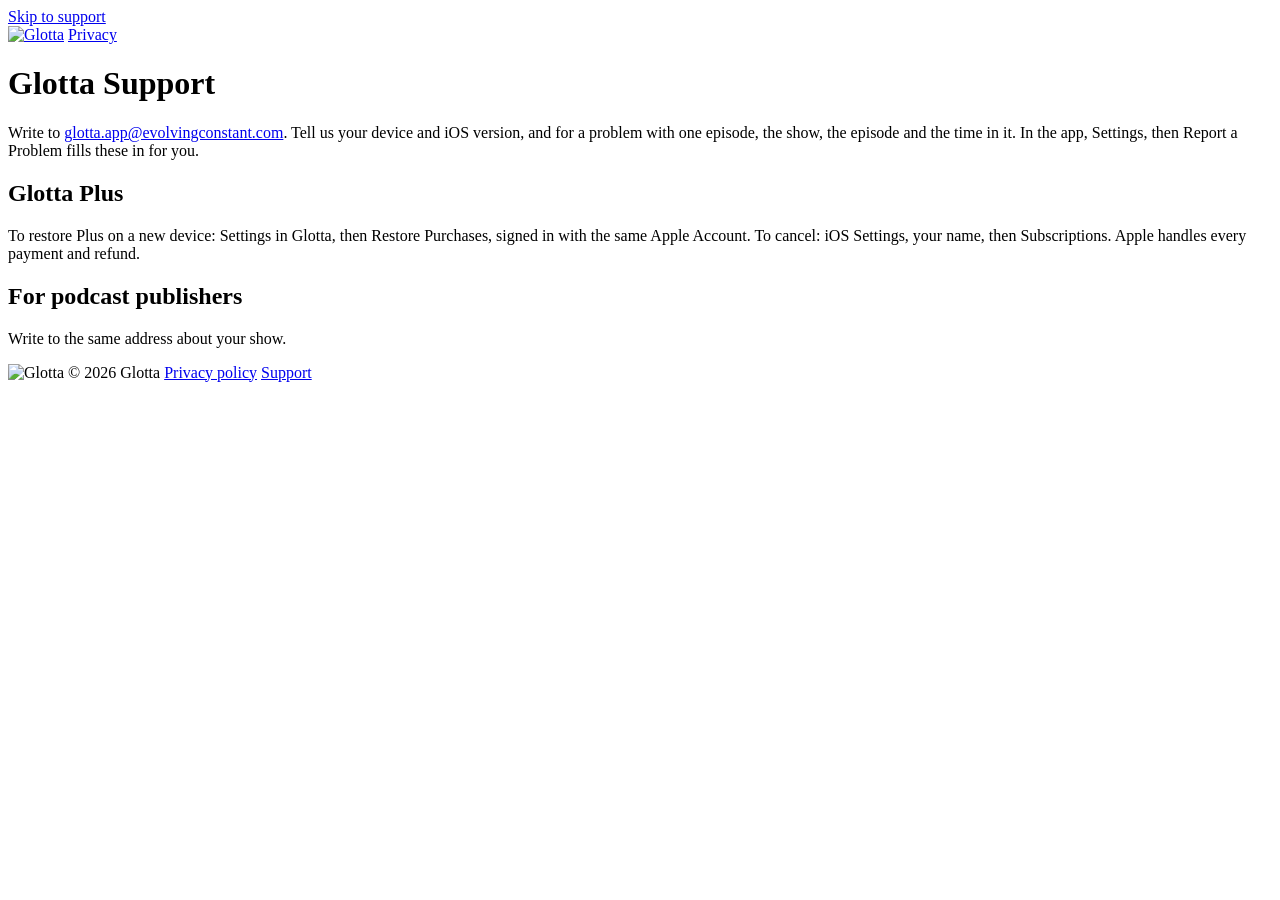
==== support/index.html @ 0e6aca2c "Add files via upload" ====
<!doctype html>
<html lang="en">
<head>
<meta charset="utf-8">
<meta name="viewport" content="width=device-width, initial-scale=1, viewport-fit=cover">
<title>Glotta Support</title>
<meta name="description" content="How to reach Glotta.">
<meta name="theme-color" content="#F2EDE0">
<link rel="icon" href="../assets/brand/glotta-mark.svg" type="image/svg+xml">
<link rel="apple-touch-icon" href="../assets/brand/apple-touch-icon.png">
<link rel="preload" href="../assets/fonts/space-grotesk.woff2" as="font" type="font/woff2" crossorigin><link rel="stylesheet" href="../assets/site.css">
<link rel="stylesheet" href="../assets/ui-font.css">
</head>
<body>
<a class="skip" href="#support">Skip to support</a>
<header class="bar">
  <a href="../support/" aria-label="Glotta, home"><img class="lock" src="../assets/brand/glotta-lockup-on-ivory.svg" alt="Glotta" width="111" height="34"></a>
  <a class="to" href="../privacy/">Privacy</a>
</header>
<main class="doc" id="support">
    <h1>Glotta Support</h1>
    <p class="lede">Write to <a href="mailto:glotta.app@evolvingconstant.com">glotta.app@evolvingconstant.com</a>. Tell us your device and iOS version, and for a problem with one episode, the show, the episode and the time in it. In the app, Settings, then Report a Problem fills these in for you.</p>

    <h2>Glotta Plus</h2>
    <p>To restore Plus on a new device: Settings in Glotta, then Restore Purchases, signed in with the same Apple Account. To cancel: iOS Settings, your name, then Subscriptions. Apple handles every payment and refund.</p>

    <h2>For podcast publishers</h2>
    <p>Write to the same address about your show.</p>

</main>
<footer class="foot">
  <img class="lock" src="../assets/brand/glotta-lockup-on-ivory.svg" alt="Glotta" width="85" height="26">
  <span>© 2026 Glotta</span>
  <a href="../privacy/">Privacy policy</a>
  <a href="../support/">Support</a>
</footer>
</body>
</html>
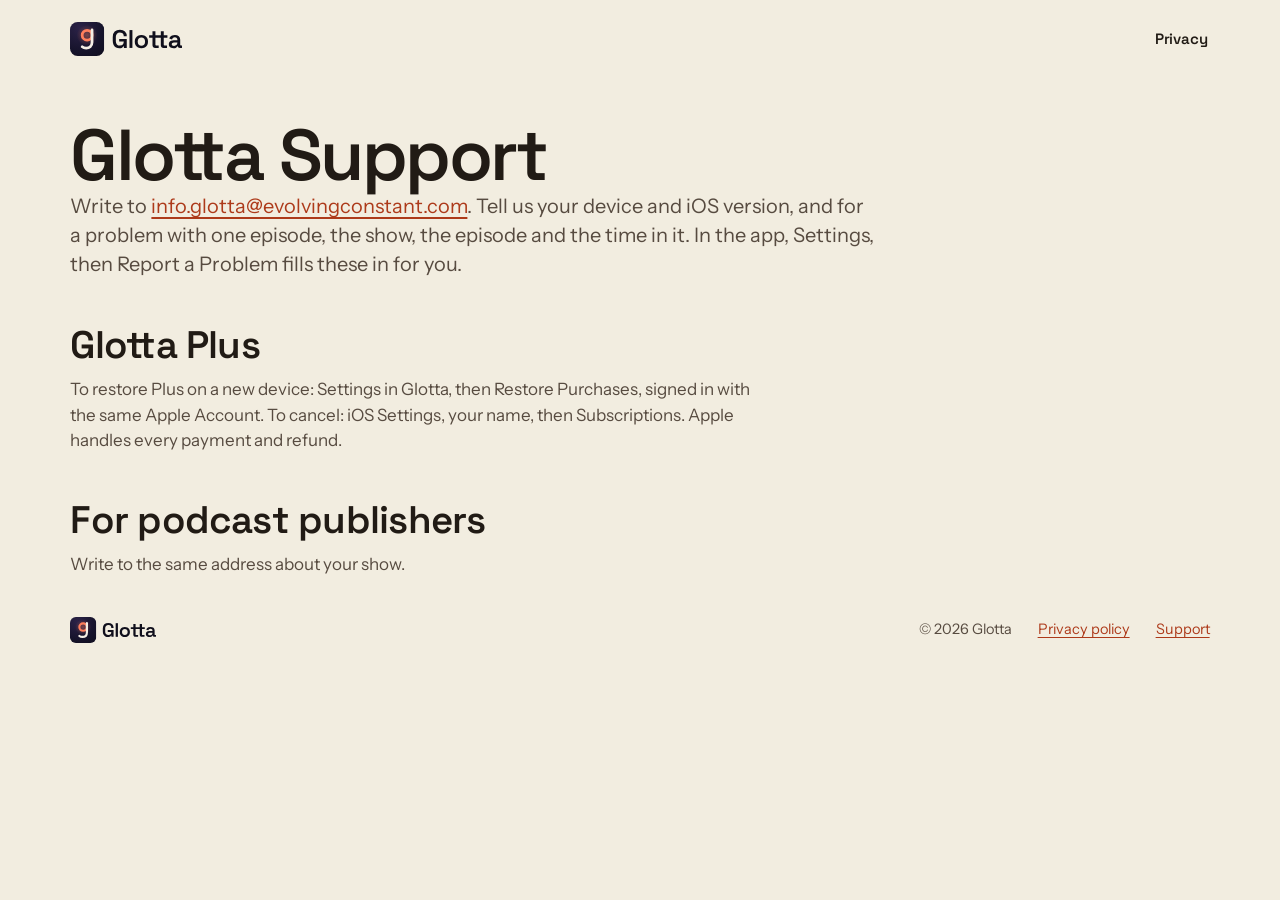
==== commit c91bfeff: "Contact address: info.glotta@evolvingconstant.com" ====
--- a/support/index.html
+++ b/support/index.html
@@ -19,7 +19,7 @@
 </header>
 <main class="doc" id="support">
     <h1>Glotta Support</h1>
-    <p class="lede">Write to <a href="mailto:glotta.app@evolvingconstant.com">glotta.app@evolvingconstant.com</a>. Tell us your device and iOS version, and for a problem with one episode, the show, the episode and the time in it. In the app, Settings, then Report a Problem fills these in for you.</p>
+    <p class="lede">Write to <a href="mailto:info.glotta@evolvingconstant.com">info.glotta@evolvingconstant.com</a>. Tell us your device and iOS version, and for a problem with one episode, the show, the episode and the time in it. In the app, Settings, then Report a Problem fills these in for you.</p>
 
     <h2>Glotta Plus</h2>
     <p>To restore Plus on a new device: Settings in Glotta, then Restore Purchases, signed in with the same Apple Account. To cancel: iOS Settings, your name, then Subscriptions. Apple handles every payment and refund.</p>
--- a/assets/site.css
+++ b/assets/site.css
@@ -0,0 +1,365 @@
+/* Glotta. An Ivory page that opens on the launch film's own wall of covers and keeps the film's manners: type that rises
+   from a mask, pictures that grow from a point. Plain scrolling: nothing is pinned and nothing follows the scroll.
+   Each section arrives once, as it comes into view. */
+@font-face{font-family:"Space Grotesk";src:url(fonts/space-grotesk.woff2) format("woff2");font-weight:300 700;font-display:swap}
+:root{
+  --ivory:#F2EDE0; /* the brand films' own ground, so a film never shows as a box */
+  --night:#100F1C;--night2:#1C1A2E;--surface:#E6DECB;--coral:#FF7F5C;--deep:#AD3A1A;--ink:#211B15;--soft:#574B40;--moon:#F4EEE4;--softn:#CFCCDB;--line:#D9CFBA;
+  --display:"Space Grotesk",system-ui,sans-serif;--ui:"Instrument Sans",system-ui,-apple-system,sans-serif;
+  --edge:clamp(20px,5.5vw,88px);--ease:cubic-bezier(.16,1,.3,1);--snap:cubic-bezier(.3,1.35,.5,1);
+}
+*{box-sizing:border-box}
+html{-webkit-text-size-adjust:100%}
+body{margin:0;background:var(--ivory);color:var(--ink);font-family:var(--ui);font-size:17px;line-height:1.5;overflow-x:hidden}
+img,video{display:block;max-width:100%}
+a{color:var(--deep);text-underline-offset:.18em}
+:focus-visible{outline:3px solid var(--deep);outline-offset:3px;border-radius:4px}
+.skip{position:absolute;left:-999px;top:8px;background:var(--ink);color:var(--moon);padding:10px 14px;z-index:99;border-radius:8px}
+.skip:focus{left:8px}
+h1,h2{font-family:var(--display);font-weight:600;letter-spacing:-.035em;line-height:1.02;margin:0;text-wrap:balance}
+.vh{position:absolute;width:1px;height:1px;overflow:hidden;clip-path:inset(50%);white-space:nowrap}
+
+.bar{display:flex;justify-content:space-between;align-items:center;padding:20px var(--edge) 0;max-width:1440px;margin:0 auto;position:relative;z-index:5}
+.bar .lock{height:34px;width:auto}
+.bar .to{font-family:var(--display);font-weight:600;font-size:15px;letter-spacing:-.01em;color:var(--ink);text-decoration:none;padding:8px 2px}
+
+/* a film of the brand's: only its lines are shown; it keeps the darker of itself and the page, so no box shows */
+.film{position:relative;overflow:hidden;width:100%;aspect-ratio:var(--bw)/var(--bh);background:var(--ivory);isolation:isolate}
+.film .still{position:absolute;inset:0;width:100%;height:100%;max-width:none}
+.film.playing .still{visibility:hidden}
+/* two stills: the film's end (the whole line with its highlight) for a page without the script or whose films do not play, and its first
+   frame (.pre), which the script's page shows until the film plays: the highlight is then drawn once and never taken away */
+.film .pre{display:none}
+.js .film:not(.refused) .pre{display:block}
+.js .film:not(.refused) .still:not(.pre){display:none}
+.film video{position:absolute;max-width:none;width:calc(100% * var(--fw) / var(--bw));left:calc(-100% * var(--bx) / var(--bw));top:calc(-100% * var(--by) / var(--bh));mix-blend-mode:darken}
+
+/* ---------- the phone: a dark titanium body, its island, its buttons. Every length is a share of its own width. ---------- */
+.phone{--u:1cqw;position:relative;container-type:inline-size;aspect-ratio:432/902;flex:none;
+  transform:translate3d(0,var(--ty,0%),0) rotateX(var(--rx,0deg)) rotateY(var(--ry,0deg)) rotateZ(var(--rz,0deg));will-change:transform}
+.phone.land{--u:calc(1cqw * 432 / 902);aspect-ratio:902/432}
+/* a phone in one half of the page leans toward the middle (its pose, set in build_pages.py); on a phone-width page the phones stand centred and keep the lean they had */
+@media(max-width:899px){.phone.n{--ry:var(--ryn)!important;--rz:var(--rzn)!important;--ex:var(--exn)!important}}
+.phone .body{position:absolute;inset:0;border-radius:calc(var(--u)*17.6);padding:calc(var(--u)*1.5);
+  background:linear-gradient(135deg,#8583a0 0%,#3a3954 14%,#1b1a2f 46%,#2d2c45 74%,#74728e 100%);
+  box-shadow:
+    calc(var(--ex,1)*var(--u)*.35) calc(var(--u)*.35) 0 #34334d,
+    calc(var(--ex,1)*var(--u)*.7) calc(var(--u)*.7) 0 #2c2b44,
+    calc(var(--ex,1)*var(--u)*1.05) calc(var(--u)*1.05) 0 #25243b,
+    calc(var(--ex,1)*var(--u)*1.4) calc(var(--u)*1.4) 0 #1f1e33,
+    calc(var(--ex,1)*var(--u)*1.75) calc(var(--u)*1.75) 0 #19182b,
+    calc(var(--ex,1)*var(--u)*2.1) calc(var(--u)*2.1) 0 #131223,
+    calc(var(--ex,1)*var(--u)*9) calc(var(--u)*16) calc(var(--u)*20) calc(var(--u)*-6) rgba(5,4,14,.55),
+    calc(var(--ex,1)*var(--u)*3) calc(var(--u)*6) calc(var(--u)*9) calc(var(--u)*-3) rgba(5,4,14,.45)}
+.phone .bezel{width:100%;height:100%;border-radius:calc(var(--u)*16.1);background:#04040a;padding:calc(var(--u)*1.85);box-shadow:inset 0 0 0 calc(var(--u)*.22) rgba(255,255,255,.1)}
+.phone .screen{position:relative;width:100%;height:100%;border-radius:calc(var(--u)*14.25);overflow:hidden;background:var(--ivory);isolation:isolate}
+.phone .screen>img,.phone .screen>video{position:absolute;inset:0;width:100%;height:100%;max-width:none;object-fit:cover}
+/* a screen that changes is never cross-faded (two pages of text would show through each other): the new one grows from a point or a line */
+/* a recording that has ended fades out over its still (its first frame), starts again and fades back in: no jump */
+/* a recording: the whole screen as a still, in the picture's own shape and place (as object-fit:cover would set it, without a transform), and
+   over it the video, which is only the part of the screen that changes (build_pages.py clip()). The video never reaches the screen's edge:
+   Safari cuts a video to the rounded screen of a phone turned in space in ragged steps (Koko's iPhone, 12 Oct). The glare would become a layer
+   over the video and be cut the same way, so a phone with a recording has none. */
+.phone .screen>.shot{position:absolute;left:0;width:100%;aspect-ratio:804/1748;top:50%;margin-top:calc(-50% * 1748 / 804)}
+.shot>img{position:absolute;inset:0;width:100%;height:100%;max-width:none}
+/* its sides and foot fade into the still over a few pixels: a browser may draw a video's flat ground a shade or two off a picture's (Safari
+   does), which would show as a faint rectangle. Its top needs none: it starts on the rule under the Player's head (clips.json). */
+.shot>video{position:absolute;max-width:none;object-fit:fill;transition:opacity .5s ease;
+  -webkit-mask-image:linear-gradient(90deg,transparent,#000 2.4%,#000 97.6%,transparent),linear-gradient(180deg,#000 98.6%,transparent);-webkit-mask-composite:source-in;
+  mask-image:linear-gradient(90deg,transparent,#000 2.4%,#000 97.6%,transparent),linear-gradient(180deg,#000 98.6%,transparent);mask-composite:intersect}
+.shot>video.out{opacity:0}
+.phone .screen>.shot~.glare{display:none}
+.phone .screen>.step{clip-path:var(--from,inset(100% 0 0 0));transition:clip-path .75s var(--ease)}
+.phone .screen>.step.show{clip-path:var(--to,inset(0 0 0 0))}
+.phone.cut .screen>.step{transition:none}
+/* screens in a deck: the next show's Player comes up from the foot of the screen over the one playing, as the app's Player does when an
+   episode is started (the app presents it as a full-screen cover; the curve is the system's own for that). Without the script only the first stands. */
+.phone .screen>.deck{position:absolute;inset:0}
+.deck .pl{position:absolute;inset:0;visibility:hidden}
+.deck .sbar img{display:block;width:100%;height:auto;max-width:none}
+.deck .pl .shot{position:relative;width:100%;aspect-ratio:804/1748}   /* the sheet's picture, from the screen's head down, and its recording over it */
+.deck .pl video{visibility:hidden}                                       /* a still while it comes up and until its recording really plays */
+.deck .pl.play video{visibility:visible}
+.phone .screen>.deck~.glare{display:none}
+.deck .pl.under{visibility:visible;z-index:1}
+/* the rising sheet: the script sets --up from 1 (under the screen's foot) to 0 (in place), frame by frame, on the system's curve. A plain shift and
+   no CSS transition: a transition would make the sheet a layer of its own, which Safari cuts to the phone's rounded screen in ragged steps. */
+.deck .pl.up{visibility:visible;z-index:2;transform:translate(0,calc(var(--up,1) * 101%));box-shadow:0 0 calc(var(--u)*7) rgba(16,14,26,.22)}
+/* the clock and the battery are the system's: they stay while a Player comes up under them. Each sheet's own are covered with the Player's ground, and one strip of them stands above the deck. */
+.deck .pl::before{content:"";position:absolute;inset:0 0 auto 0;height:5.4%;background:#F5EEE3;z-index:1}
+.deck .sbar{position:absolute;inset:0 0 auto 0;height:5.4%;overflow:hidden;z-index:3;background:#F5EEE3}
+.phone .island{position:absolute;z-index:3;left:50%;top:calc(var(--u)*3.25);width:calc(var(--u)*29.1);height:calc(var(--u)*8.5);margin-left:calc(var(--u)*-14.55);border-radius:99px;background:#000}
+.phone .island::after{content:"";position:absolute;right:calc(var(--u)*2.3);top:50%;width:calc(var(--u)*2.9);height:calc(var(--u)*2.9);margin-top:calc(var(--u)*-1.45);border-radius:50%;background:radial-gradient(circle at 36% 34%,#2c3350 0,#0c0d18 62%)}
+.phone.land .island{left:calc(var(--u)*3.25);top:50%;width:calc(var(--u)*8.5);height:calc(var(--u)*29.1);margin:calc(var(--u)*-14.55) 0 0}
+.phone.land .island::after{right:auto;left:50%;top:calc(var(--u)*2.3);margin:0 0 0 calc(var(--u)*-1.45)}
+.phone .glare{position:absolute;inset:0;z-index:2;pointer-events:none;background:linear-gradient(118deg,rgba(255,255,255,.085) 0%,rgba(255,255,255,0) 30%)}
+/* the side buttons sit in the body's thick edge, the one --ex names, and only there: the edge turned away shows none. In portrait the
+   action and volume buttons (a, b, c) are on the left edge and the power button (d) on the right; on its side the phone shows its foot
+   edge (a, b, c) and never its top. Each is drawn as part of the edge: about the middle of its depth, shifted down with it. */
+.phone .k{position:absolute;z-index:1;width:calc(var(--u)*.9);border-radius:calc(var(--u)*.4);background:linear-gradient(90deg,#55536e,#1e1d31);display:none}
+.phone .k.a{top:calc(17.6% + var(--u)*1.1);height:3.5%}.phone .k.b{top:calc(24.4% + var(--u)*1.1);height:6.3%}.phone .k.c{top:calc(32.3% + var(--u)*1.1);height:6.3%}
+.phone .k.d{top:calc(27.2% + var(--u)*1.1);height:10.4%}
+.phone .k.a,.phone .k.b,.phone .k.c{left:calc(var(--u)*-1.55)}.phone .k.d{right:calc(var(--u)*-1.55)}
+.phone.er:not(.land) .k.d{display:block}.phone.el:not(.land) .k.a,.phone.el:not(.land) .k.b,.phone.el:not(.land) .k.c{display:block}
+@media(max-width:899px){.phone.n.er:not(.land) .k.d{display:none}.phone.n.el:not(.land) .k.a,.phone.n.el:not(.land) .k.b,.phone.n.el:not(.land) .k.c{display:none}.phone.n.ern:not(.land) .k.d{display:block}.phone.n.eln:not(.land) .k.a,.phone.n.eln:not(.land) .k.b,.phone.n.eln:not(.land) .k.c{display:block}}
+.phone.land .k{width:auto;height:calc(var(--u)*.9);background:linear-gradient(0deg,#55536e,#1e1d31);display:block}
+.phone.land .k.a{left:calc(17.6% + var(--ex,1)*var(--u)*1.05);width:3.5%;top:auto;bottom:calc(var(--u)*-1.55)}.phone.land .k.b{left:calc(24.4% + var(--ex,1)*var(--u)*1.05);width:6.3%;top:auto;bottom:calc(var(--u)*-1.55)}.phone.land .k.c{left:calc(32.3% + var(--ex,1)*var(--u)*1.05);width:6.3%;top:auto;bottom:calc(var(--u)*-1.55)}
+.phone.land .k.d{display:none}
+/* Full Screen's text sizes: the text layers scale inside the page's own column; the rail of controls stays as it is */
+/* Full Screen on its side: the app's own screens as plain pictures in one place, one of them on show (site.js zoom()). Plain pictures are
+   painted with the screen and cut cleanly to its rounded shape; a video, a canvas or anything moved by a CSS transition is a layer of its own in
+   Safari, which cuts it in ragged steps on a phone turned in space (Koko's iPhone, 12 Oct). So nothing in here has a transform or a transition. */
+.phone.land .screen{background:#04040a}   /* the bezel's own black, behind the Light page and the Dark one alike */
+.phone .flip{position:absolute;inset:0}
+.phone .flip img{position:absolute;inset:0;width:100%;height:100%;max-width:none;object-fit:cover;visibility:hidden}
+.phone .flip img.on{visibility:visible}
+/* the Player's list rebuilt from rows: the transcript is written row by row, then each translation opens under its sentence */
+.tlist{position:absolute;left:0;right:0;overflow:hidden;z-index:1}
+.tlist img{display:block;width:100%;height:auto;max-width:none;margin-bottom:-.5px}
+.tx{display:grid;grid-template-rows:1fr}
+.tx>div{overflow:hidden;min-height:0}
+/* the partial row: the foot of the sentence before, on show only while the translations are closed; it is not there at all without the script */
+.tlist .part{display:none}
+.px{display:grid;grid-template-rows:1fr}
+.px>div{overflow:hidden;min-height:0}
+.tbtn{position:absolute;z-index:2}
+.tbtn img{display:block;width:100%;height:100%}
+.js .tlist .trow{transition:padding-bottom .7s var(--ease),opacity .45s ease,transform .6s var(--ease);transition-delay:calc(var(--k) * 70ms)}
+.js .tlist .tx{transition:grid-template-rows .7s var(--ease);transition-delay:calc(var(--k) * 70ms)}
+.js .tlist .part{display:block;padding-bottom:0;transition:opacity .45s ease,transform .6s var(--ease)}
+.js .tlist .px{transition:grid-template-rows .7s var(--ease);transition-delay:calc(var(--k) * 70ms)}
+.js .tlist.open .px{grid-template-rows:0fr}
+.js .tlist:not(.open) .trow{padding-bottom:var(--pad)}
+.js .tlist:not(.open) .tx{grid-template-rows:0fr}
+.js .tlist:not(.written) .trow{opacity:0;transform:translateY(10px)}
+/* rings, as the film marks a touch: one under each of two fingers that spread and close (--pinch, 0 to 1; shown by --rings), and one on
+   the page's own Light and Dark button (--tap). The script sets the three from the clip's own clock (site.js zoom()). */
+.phone .ring{position:absolute;z-index:4;left:45%;top:50%;width:9%;aspect-ratio:1;margin:-4.5% 0 0 -4.5%;border-radius:50%;border:calc(var(--u)*.5) solid var(--coral);background:rgba(255,127,92,.16);opacity:var(--rings,0);pointer-events:none}
+.phone .ring.a{transform:translate(calc(-90% - 210% * var(--pinch,0)),calc(60% + 110% * var(--pinch,0)))}
+.phone .ring.b{transform:translate(calc(90% + 210% * var(--pinch,0)),calc(-60% - 110% * var(--pinch,0)))}
+.phone .ring.t{left:86.9%;top:86.2%;width:7%;margin:-3.5% 0 0 -3.5%;opacity:var(--tap,0)}
+
+/* ---------- sections ---------- */
+.sec{max-width:1440px;margin:0 auto;padding:clamp(44px,7vw,110px) var(--edge);display:grid;gap:clamp(28px,4vw,64px);align-items:center}
+.sec h2{font-size:clamp(40px,5.2vw,86px)}
+.sec h2 .n{color:var(--deep);white-space:nowrap}
+.sec .sub{font-size:clamp(19px,1.9vw,28px);line-height:1.35;margin:18px 0 0;color:var(--soft);max-width:32ch;text-wrap:balance}
+.plus{color:var(--deep);font-weight:600}
+.soon{font-family:var(--display);font-weight:600;letter-spacing:-.01em;font-size:clamp(16px,1.3vw,19px);margin:22px 0 0}
+
+/* ---------- the wall of covers, as the launch film builds it: a grid from edge to edge, clearings for the lines, the phone standing on it ---------- */
+.wallsec{max-width:none;padding:0;display:block;overflow:hidden;container-type:inline-size;margin:clamp(12px,1.4vw,20px) 0 clamp(20px,3vw,44px)}
+.wall{position:relative;--cols:13;--rows:7;--over:108;--cell:calc(var(--over) * 1cqw / var(--cols));--gap:calc(var(--cell) * .118);
+  width:calc(var(--over) * 1cqw);margin-left:calc((100 - var(--over)) * .5cqw);height:calc(var(--cell) * var(--rows));
+  display:grid;grid-template-columns:repeat(var(--cols),var(--cell));grid-auto-rows:var(--cell);grid-auto-flow:row dense}
+.cv{position:relative;width:calc(var(--cell) - var(--gap));height:calc(var(--cell) - var(--gap));margin:calc(var(--gap) / 2);border-radius:12%;overflow:hidden;background:var(--surface)}
+.cv img{position:absolute;inset:0;width:100%;height:100%;transition:transform .42s var(--ease)}
+.cv img+img{transform:translateY(100%)}
+.cv.roll img{transform:translateY(-100%)}.cv.roll img+img{transform:none}
+.cv img.gone{visibility:hidden}
+/* two screens of one wall, and the only wall of the page. First: Glotta's name and its promise in a clearing at the middle, covers
+   all round. Second: the phone at the left, which fills from the covers beside it, and the line about discovery at the right. */
+#hero{margin-block:0}#discover{margin-top:0}
+/* the promise stands at the middle of the first window: the wall is set down, or cut at its head, by what that takes */
+#hero .wall{margin-top:clamp(12px,calc(50svh - var(--cell) * 3.5),74px)}
+.clearing{display:grid;align-content:center}
+.wall.one .clearing{grid-column:3/span 9;grid-row:3/span 3;justify-items:center}
+.lead{width:min(100%,calc(var(--cell) * 7.2));display:grid;justify-items:center;gap:calc(var(--cell) * .15);text-align:center}
+.lead h1{margin:0;line-height:0}
+.lead .lock{height:calc(var(--cell) * .5);width:auto}
+.lead .soon{margin:0}
+.film.tall{display:none}
+/* a wide page: Discover's wall has 9 rows, so a full row of covers stands above the phone and one below it, a column at each side, and the line has three rows above and three below (guidelines section 9, item 7; Koko, 15 October about 19:58) */
+.wall.two{--rows:9}
+.wall.two .hole{grid-column:2/span 4;grid-row:2/span 7}
+.wall.two .clearing{grid-column:7/span 7;grid-row:4/span 3;padding-left:calc(var(--cell) * .35)}
+@media(min-width:900px){#discover .wall.two .cv[hidden]{display:block}}   /* the extra covers the store's frame shows stand in the new rows of a wide page */
+.clearing h2{font-size:calc(var(--cell) * .66);text-wrap:initial}
+/* the phone stands in its hole with the same air on every side as the line has in its clearing: about a third of a cover */
+.hole{position:relative;z-index:2;display:grid;place-items:center;perspective:1600px}
+.hole .phone{width:75%}
+@media(max-width:899px){   /* tablets upright */
+  .wall{--cols:8;--over:114}
+  .wall.one{--rows:8}.wall.two{--rows:11}
+  .wall.one .clearing{grid-column:1/-1;grid-row:3/span 3}
+  .lead{width:min(86cqw,calc(var(--cell) * 6.4))}
+  .wall.two .clearing{grid-column:1/-1;grid-row:2/span 2;padding:0 calc((var(--over) - 100) * .5cqw + var(--edge))}
+  .clearing h2{font-size:calc(var(--cell) * .5)}
+  .wall.two .hole{grid-column:3/span 4;grid-row:4/span 7}
+  .hole .phone{width:76%}
+}
+@media(max-width:599px){   /* phones */
+  .wall.one{--rows:14}.wall.two{--rows:13}
+  .wall.one .clearing{grid-row:4/span 6}
+  #hero .wall{margin-top:clamp(calc(var(--cell) * -2),calc(50svh - var(--cell) * 6),var(--cell))}
+  .lead{width:min(84cqw,calc(var(--cell) * 5.4))}
+  .lead .lock{height:calc(var(--cell) * .66)}
+  .film.tall{display:block}.film.wide{display:none}
+  .wall.two .clearing{grid-row:2/span 3}
+  .clearing h2{font-size:calc(var(--cell) * .62)}
+  .wall.two .hole{grid-row:5/span 8}
+  .hole .phone{width:94%}
+}
+/* the first phone: it starts with Glotta's name alone; as the page is scrolled the Library's own furniture comes up, covers leave the
+   wall and fly to their places, and the phone then turns to its pose. The script sets --s, --c and --l from the scroll. */
+.phone .splash{position:absolute;inset:0;display:grid;place-items:center;background:var(--ivory)}
+.phone .splash img{width:56%;height:auto}
+.phone.hero .chrome{display:none}
+.js .phone.hero .chrome{display:block;opacity:var(--c,0)}
+.js .phone.hero .lib{opacity:var(--l,0)}
+.js .phone.hero .splash img{opacity:var(--s,1);transform:scale(calc(.9 + .1 * var(--s,1)))}
+.fly{position:absolute;z-index:6;max-width:none;border-radius:10.5%;transform-origin:0 0;will-change:transform;visibility:hidden;pointer-events:none}
+.cv img.gone{visibility:hidden}
+
+/* ---------- a stage: the place a phone stands in. Its room is Night for the app's light screens and light for its Dark ones ---------- */
+.stage{position:relative;display:grid;place-items:center;aspect-ratio:1/1.06;perspective:1600px}
+.room{position:absolute;inset:0;border-radius:clamp(28px,3.4vw,56px);background:var(--night);transition:background-color .7s var(--ease);perspective:1600px;display:grid;place-items:center}
+.room.clip{overflow:hidden;isolation:isolate}
+.room.top{align-items:start;padding-top:8%}
+.room.base{grid-template-rows:minmax(0,1fr)}.room.base .phone{align-self:end}
+.stage.light .room{background:var(--surface)}
+.stage>.phone{z-index:1}
+.stage .phone{width:52%}
+.stage.zoom .phone{width:84%}
+.stage.tall{aspect-ratio:1/1.16}
+.stage.wide{aspect-ratio:1/.84}
+.stage.cards{aspect-ratio:1/1.02}
+.stage.cut{aspect-ratio:1/1.04}
+/* a disc: the phone stands whole in front of a Night circle, its shows' covers around it */
+.stage.disc{aspect-ratio:1/1.06}
+.stage.disc .room{inset:9% 3% auto 3%;aspect-ratio:1;border-radius:50%}
+.stage.disc .phone{width:50%}
+/* the Playback sheet, close: the phone stands to the left so three covers can carry their own speeds beside it */
+.stage.sheet .room{justify-items:start;padding-left:7%}.stage.sheet .phone{width:66%}
+/* things that float beside a phone: covers, a line lifted off the screen */
+.float{position:absolute;z-index:2;left:var(--x);top:var(--y);width:var(--s,22%);transform:rotate(var(--r,0deg));will-change:transform}
+.float.back{z-index:0}   /* behind the phone: nothing stands in front of a phone or of what its screen shows */
+.float img{width:100%;height:auto;border-radius:12%;box-shadow:0 22px 34px -16px rgba(5,4,14,.6),0 6px 12px -6px rgba(5,4,14,.4)}
+/* the saved cards lie one over the next, the first on top, so each throws its shadow on the one under it and reads as a card of its own */
+.float.card{z-index:calc(6 - var(--k,0))}
+.float.card img{border-radius:clamp(12px,1.5vw,22px);box-shadow:0 26px 44px -20px rgba(0,0,0,.8),0 8px 16px -8px rgba(0,0,0,.5)}
+.float .tag{position:absolute;right:-9%;top:-9%;font-family:var(--display);font-weight:600;font-size:clamp(15px,2.4vw,26px);letter-spacing:-.02em;line-height:1;background:var(--ink);color:var(--moon);padding:.42em .62em;border-radius:99px;box-shadow:0 0 0 2px var(--ivory),0 10px 18px -8px rgba(5,4,14,.55)}
+.float.tl .tag{right:auto;left:-9%}   /* a cover at the phone's left carries its tag on its outer corner */
+
+/* ---------- bands: every section after the wall is a ground from edge to edge, its words in one half and its picture in the other, and the
+   halves change sides from band to band (flip: the picture at the left). Grounds: Ivory and the app's own sand in turn, Night for Read Along.
+   A light band keeps a Night disc or room behind what it shows, so the app's light screens stand out from it. ---------- */
+.band{max-width:none;background:var(--night);color:var(--moon);padding:0;margin-block:0;overflow:hidden}
+.band .in{max-width:1440px;margin:0 auto;padding-inline:var(--edge);display:grid;gap:clamp(28px,4vw,64px);align-items:center;width:100%}
+.band .txt{padding-block:clamp(44px,7vw,110px)}
+.band .sub{color:var(--softn)}.band .plus{color:var(--coral)}
+.band.sand{background:var(--surface);color:var(--ink)}
+.band.ivory{background:var(--ivory);color:var(--ink)}
+/* the app's own label badge for Plus (DESIGN 12.1: a capsule, Accent fill, "PLUS" in the Badge role), over the headline of a band whose feature is Plus */
+.tier{margin:0 0 clamp(12px,1.3vw,18px);line-height:1}
+.tier span{display:inline-block;font-family:var(--ui);font-weight:600;font-size:clamp(11px,.95vw,13px);letter-spacing:.08em;text-transform:uppercase;line-height:1;padding:.5em .72em .44em;border-radius:99px;background:var(--deep);color:var(--moon)}
+.band:not(.sand):not(.ivory) .tier span{background:var(--coral);color:var(--night)}
+.band.sand .sub,.band.ivory .sub{color:var(--soft)}.band.sand .plus,.band.ivory .plus{color:var(--deep)}
+.band .stage{aspect-ratio:auto;padding-block:clamp(40px,6vw,90px)}
+.band .room{display:none}
+.band .phone{width:50%}   /* every upright phone on the page is this wide: half of its half */
+/* a band whose picture is a disc, the cards' room or the turned phone keeps that stage's own shape, with the band's air above and below it */
+.band .stage.disc,.band .stage.cards,.band .stage.lands{padding-block:0;margin-block:clamp(40px,6vw,90px)}
+.band .stage.disc{aspect-ratio:1/1.06}
+.band .stage.cards{aspect-ratio:1/1.02}
+.band .stage.disc .room,.band .stage.cards .room,.band .stage.lands .room{display:grid}
+/* the turned phone: as wide as its half, before a disc as the upright phones have (Night behind the Light page, sand behind the Dark one) */
+.band .stage.lands{aspect-ratio:1/.84}
+.band .stage.lands .room{inset:50% auto auto 10%;width:80%;aspect-ratio:1;border-radius:50%;translate:0 -50%}
+.band .stage.lands .phone{width:100%}
+/* a phone that runs off the band's foot */
+.stage.run{aspect-ratio:1/1.02;min-height:0;grid-template-rows:minmax(0,1fr);align-items:start;align-self:end;padding:clamp(40px,6vw,90px) 0 0}
+.stage.run .phone{width:78%}
+@media(min-width:900px){.band .in{grid-template-columns:minmax(0,1fr) minmax(0,1fr)}.band.flip .txt{order:2}}   /* flip: the phone at the left, so the sections go on changing sides down the page */
+@media(max-width:899px){.band .txt{padding-block:clamp(44px,7vw,110px) 0}.band .stage .phone,.band .stage.disc .phone{width:56%}.band .stage.disc{aspect-ratio:1/1.2}.band .stage.cards{aspect-ratio:1/1.04}.stage.run{aspect-ratio:1/1.12;padding-top:8px}.stage.run .phone{width:84%}}
+
+.duo{display:grid;gap:clamp(22px,4vw,60px);align-items:center}
+@media(min-width:900px){.duo{grid-template-columns:minmax(0,1fr) minmax(0,1fr)}}
+
+@media(max-width:899px){.stage,.stage.tall,.stage.wide{aspect-ratio:1/1.14}.stage .phone{width:62%}.stage.zoom .phone{width:88%}.stage.sheet .phone{width:70%}.stage.disc{aspect-ratio:1/1.14}.stage.disc .phone{width:54%}.stage.cards{aspect-ratio:1/1.04}}
+/* the Playback sheet, shown with its head: the phone's island and status bar inside the room, the phone standing on the room's foot and cut there
+   just under the Trim Silence row (--ty sets how far its foot is sunk); the caption under that row stays out of sight */
+.stage.cut .room{padding-left:9%}
+.stage.cut .phone{width:50%}
+@media(max-width:899px){.stage.cut{aspect-ratio:1/1.14}.stage.cut .phone{width:56%;--ty:7.5%!important}}   /* a smaller phone, so its foot is sunk a little more */
+
+/* ---------- arriving: the type rises from its mask lines, the phone settles, what floats pops into place; once ---------- */
+.w{display:inline-block;overflow:hidden;vertical-align:top;padding-bottom:.14em;margin-bottom:-.14em}
+.w>span{display:inline-block}
+.js .sec .w>span{transform:translateY(112%);transition:transform .8s var(--ease);transition-delay:calc(var(--i)*40ms)}
+.js .sec .rise{clip-path:inset(0 0 100% 0);transition:clip-path .8s var(--ease) .3s}
+.js .sec .phone{transform:translate3d(0,calc(var(--ty,0%) + 16%),0) rotateX(calc(var(--rx,0deg) + 12deg)) rotateY(calc(var(--ry,0deg) * 1.7)) rotateZ(var(--rz,0deg));transition:transform 1.25s var(--ease)}
+.js .sec .float{transform:rotate(var(--r,0deg)) scale(0);transition:transform .7s var(--snap);transition-delay:calc(var(--k,0)*110ms + .25s)}
+.js .sec .cv{transform:scale(0);transition:transform .5s var(--snap);transition-delay:var(--d,0s)}
+.js .sec.in .w>span{transform:none}
+.js .sec.in .rise{clip-path:inset(0)}
+.js .sec.in .phone{transform:translate3d(0,var(--ty,0%),0) rotateX(var(--rx,0deg)) rotateY(var(--ry,0deg)) rotateZ(var(--rz,0deg))}
+.js .sec.in .float{transform:rotate(var(--r,0deg)) scale(1)}
+.js .sec.in .cv{transform:none}
+/* the languages: four shows' covers beside the phone; the one whose episode is on the screen steps forward */
+.js .sec.in .float.lang{transform:rotate(var(--r,0deg)) scale(.88);transition:transform .6s var(--snap)}
+.js .sec.in .float.lang.on{transform:translate(calc(var(--o,0) * 10%),0) rotate(0deg) scale(1.12)}   /* the show playing steps forward and outward: it stays behind the phone and covers nothing of it */
+@media(max-width:899px){.js .sec.in .float.lang.on{transform:translate(calc(var(--o,0) * -4%),0) rotate(0deg) scale(1.12)}}   /* on a narrow page there is no room outside the cover: it grows and moves a little inward, so the window's edge never cuts it */
+/* the second wall's line waits until it is itself in view */
+.js .sec .late .w>span,.js .sec.in .late .w>span{transform:translateY(112%)}
+.js .sec .late.in .w>span{transform:none}
+/* the first phone faces the page while the covers fly in, then turns to its pose */
+.js .sec .phone.hero,.js .sec.in .phone.hero{transform:none;transition:transform .9s var(--ease)}
+.js .sec.in .phone.hero.tilt{transform:rotateX(var(--rx,0deg)) rotateY(var(--ry,0deg)) rotateZ(var(--rz,0deg))}
+
+/* a section whose foot has reached the window's foot is complete at once: whatever of its entrance is still moving is finished */
+.js .sec.done .cv,.js .sec.done .float,.js .sec.done .phone,.js .sec.done .w>span,.js .sec.done .rise,.js .sec.done .film .still{transition:none!important}
+
+/* close: the lockup and the promise at the middle, as the page began */
+#close{grid-template-columns:minmax(0,1fr);justify-items:center;text-align:center;padding-block:clamp(70px,10vw,150px)}
+#close .txt{width:100%}
+#close .lock{height:44px;width:auto;margin:0 auto 28px}
+#close .film{width:min(680px,100%);margin:0 auto}
+
+/* support and footer */
+#support{max-width:1440px;margin:0 auto;padding:clamp(30px,5vw,60px) var(--edge) 30px}
+#support .in{border-top:1px solid var(--line);padding-top:clamp(34px,5vw,60px);display:grid;gap:16px}
+#support h2{font-size:clamp(28px,3vw,40px)}
+#support .mail{font-family:var(--display);font-weight:600;font-size:clamp(19px,1.9vw,26px);letter-spacing:-.02em;color:var(--ink);word-break:break-word}
+#support p{margin:0;color:var(--soft);max-width:62ch}
+.foot{max-width:1440px;margin:0 auto;padding:10px var(--edge) 44px;display:flex;flex-wrap:wrap;gap:10px 26px;align-items:center;font-size:14.5px;color:var(--soft)}
+.foot .lock{height:26px;width:auto;margin-right:auto}
+
+/* documents */
+.doc{max-width:74ch;margin:0 auto;padding:56px var(--edge) 40px}
+.doc h1{font-size:clamp(40px,6vw,72px)}
+.doc h2{font-size:clamp(22px,2.6vw,28px);letter-spacing:-.02em;line-height:1.15;margin:44px 0 10px}
+.doc p,.doc li{color:#3d342b}.doc .lede{font-size:20px;line-height:1.45;color:var(--ink);margin-top:18px}
+.doc .fine{font-size:14px;color:var(--soft);margin:14px 0 0}
+.doc .summary{background:var(--night);border-radius:22px;padding:24px 26px;margin:30px 0}
+.doc .summary p,.doc .summary li{color:var(--moon)}.doc .summary ul{margin:8px 0 0;padding-left:20px}.doc li{margin-bottom:8px}
+.doc .tablebox{overflow-x:auto;margin:18px 0}
+.doc table{border-collapse:collapse;width:100%;min-width:520px;font-size:15.5px}
+.doc th{font-family:var(--display);font-weight:600;text-align:left;padding:10px 14px 10px 0;border-bottom:2px solid var(--ink)}
+.doc td{vertical-align:top;padding:12px 14px 12px 0;border-bottom:1px solid var(--line);width:50%}
+.lost{min-height:70svh;display:grid;place-content:center;justify-items:start;padding:0 var(--edge);gap:18px}
+.lost h1{font-size:clamp(44px,8vw,110px)}
+/* the pointer: every phone leans a little toward it, and the covers shift a little the other way, the nearer ones more */
+:root{--mx:0;--my:0;--ma:0deg}
+@media(hover:hover) and (pointer:fine){
+  .js .phone{rotate:calc(var(--my) * -1) var(--mx) 0 var(--ma);translate:calc(var(--mx) * 8px) calc(var(--my) * 6px)}
+  .js .phone.hero:not(.tilt){rotate:none;translate:none}
+  .js .cv{translate:calc(var(--mx) * var(--pz,-5px)) calc(var(--my) * var(--pz,-5px))}
+  .js .cv:nth-child(3n){--pz:-9px}.js .cv:nth-child(4n+1){--pz:-2px}
+  .js .float{translate:calc(var(--mx) * var(--pz,-8px)) calc(var(--my) * var(--pz,-8px) * .75)}   /* each by its own depth (--pz, set in the page): they move as separate things */
+}
+@media(prefers-reduced-motion:reduce){*{transition:none!important;animation:none!important}}
+
+/* the store's end frame (#storeend) carries the hidden attribute and only store mode shows it; without this rule .sec's display showed it at the foot of the page (a fault of 14 October, found at 16:20 when the site was photographed before and after; the page as Koko approved it has no such section) */
+.sec[hidden]{display:none}
+
+/* the Plus mark (Koko, 14 October 2026: "more like an asterisk to the statement/header/CTA to signify that the feature is available on the Plus tier"; guidelines section 8, item 7): a small capsule hung after the
+   last word of a Plus headline, raised to the top of the capitals, taking no room in the line, in place of the badge that stood above the headline */
+.pm{display:inline-block;position:relative;width:0;height:0;vertical-align:top;white-space:nowrap}
+.pm>span{position:absolute;left:.08em;top:.19em;font:600 .2em/1 var(--ui);letter-spacing:.08em;text-transform:uppercase;padding:.55em .85em .45em;border-radius:99px;background:var(--deep);color:var(--moon);white-space:nowrap;transform-origin:0 50%}
+.band:not(.sand):not(.ivory) .pm>span{background:var(--coral);color:var(--night)}
+.js .sec .pm>span{transform:scale(0);transition:transform .5s var(--snap) .9s}
+.js .sec.in .pm>span{transform:none}
+.js .sec.done .pm>span{transition:none!important}
+/* the one line at the head of the privacy policy and the terms until the legal name and the date are given (Plan, 15 Oct 20:33) */
+.draftnote{display:inline-block;margin:0 0 20px;padding:8px 14px;border-radius:12px;background:var(--surface);color:var(--soft);font:600 13.5px/1.35 var(--ui)}
--- a/assets/ui-font.css
+++ b/assets/ui-font.css
@@ -0,0 +1,2 @@
+/* the face the body text is set in; it serves only the footer and the documents, so the page asks for it after it has loaded */
+@font-face{font-family:"Instrument Sans";src:url(fonts/instrument-sans.woff2) format("woff2");font-weight:400 700;font-display:swap}
